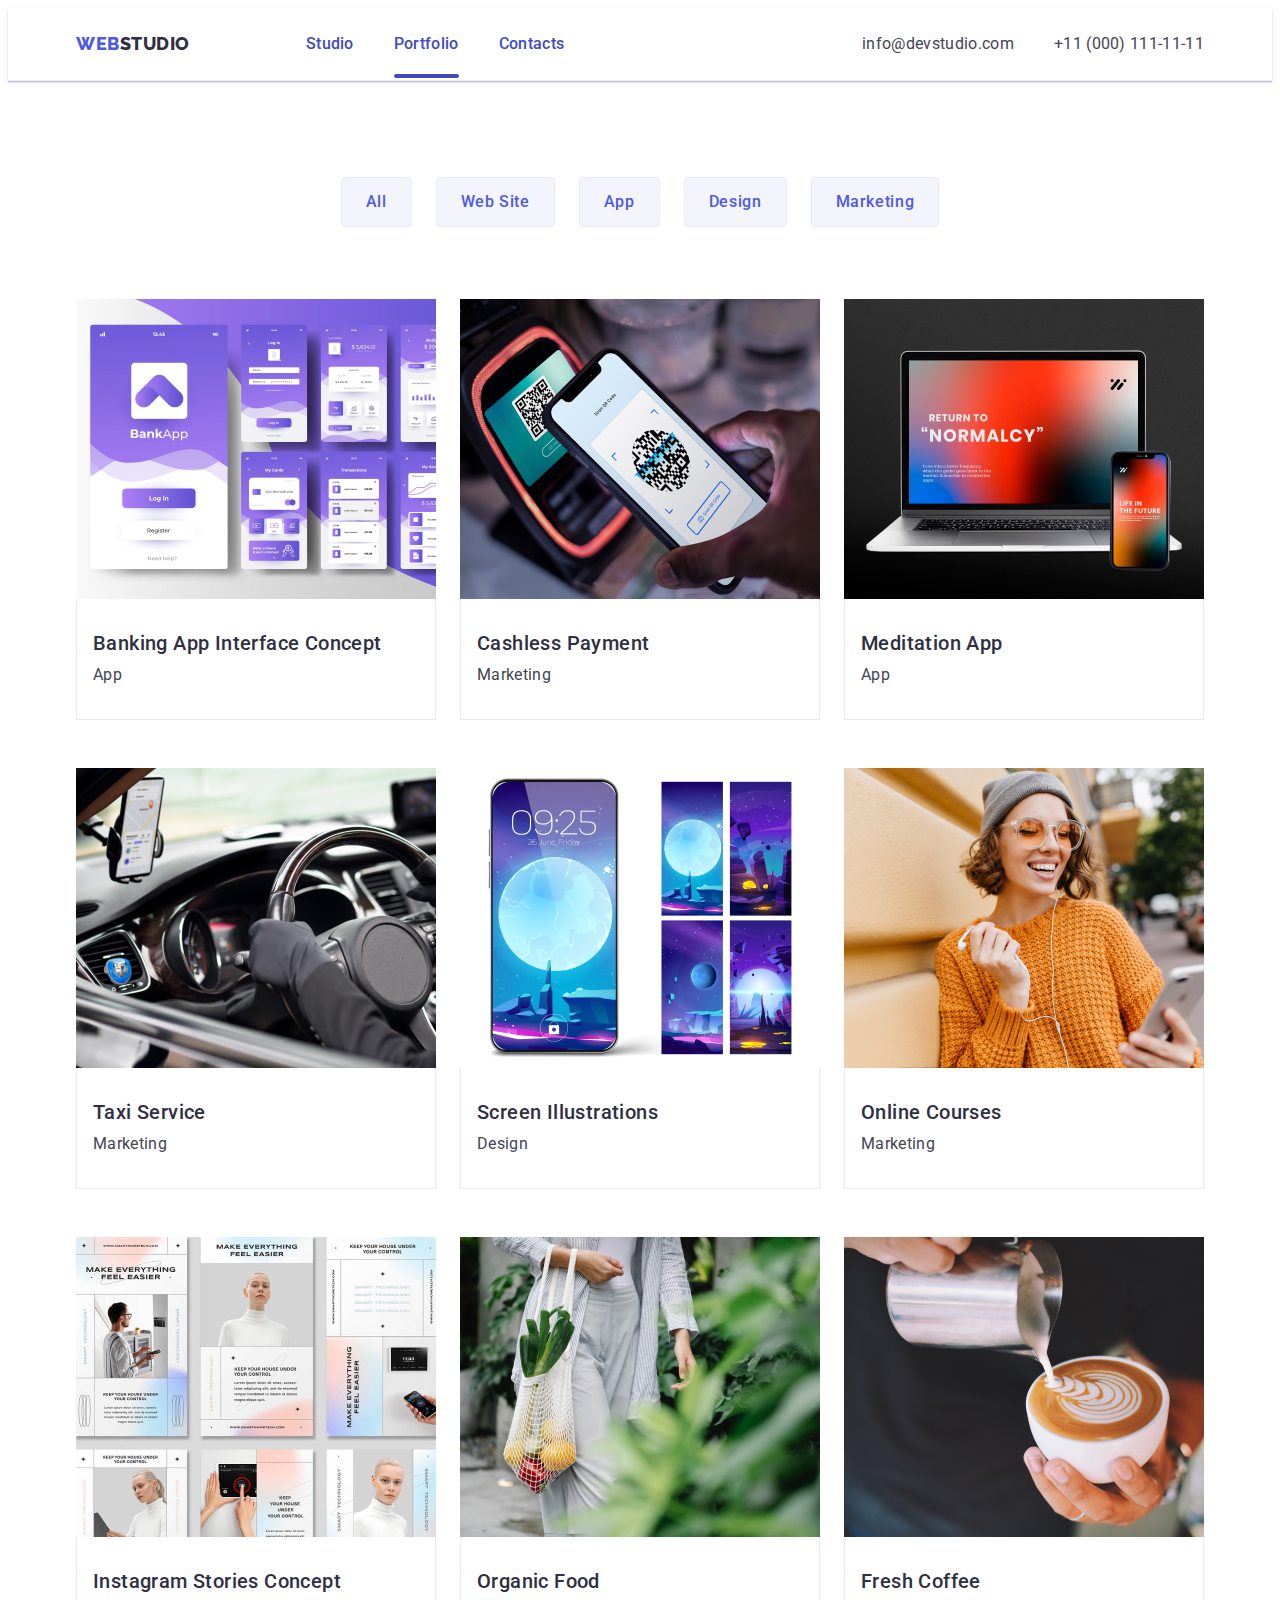
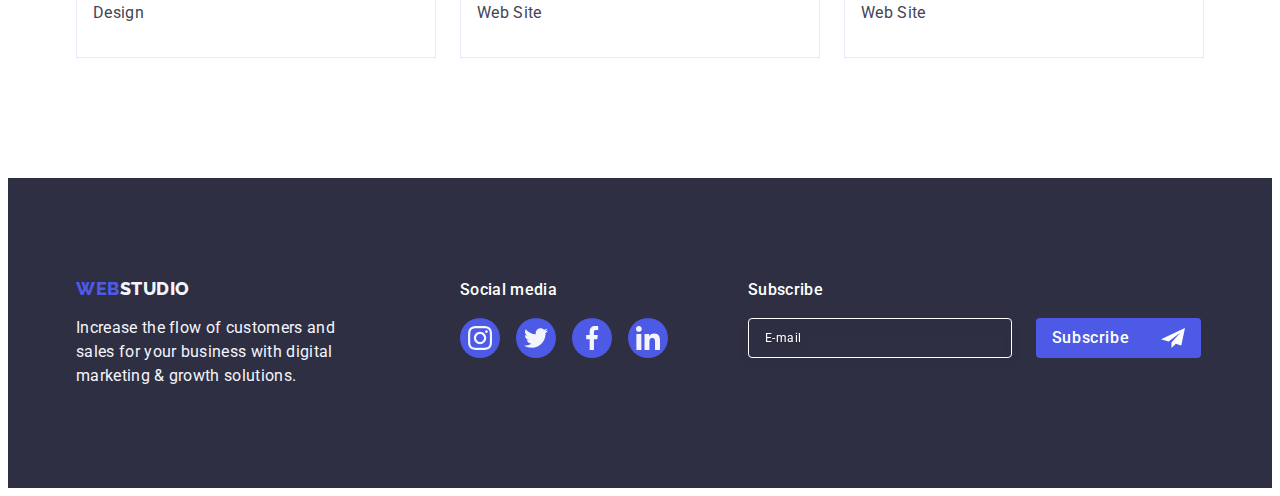
==== portfolio.html @ 6c6bd1ca "Initial commit" ====
<!DOCTYPE html>
<html lang="en">
  <head>
    <meta charset="UTF-8" />
    <meta name="viewport" content="width=device-width, initial-scale=1.0" />
    <link rel="preconnect" href="https://fonts.googleapis.com" />
    <link rel="preconnect" href="https://fonts.gstatic.com" crossorigin />
    <link
      href="https://fonts.googleapis.com/css2?family=Raleway:wght@800&family=Roboto:wght@400;500;700;900&display=swap"
      rel="stylesheet"
    />
    <link
      rel="stylesheet"
      href="https://cdnjs.cloudflare.com/ajax/libs/modern-normalize/2.0.0/modern-normalize.min.css"
      integrity="sha512-4xo8blKMVCiXpTaLzQSLSw3KFOVPWhm/TRtuPVc4WG6kUgjH6J03IBuG7JZPkcWMxJ5huwaBpOpnwYElP/m6wg=="
      crossorigin="anonymous"
      referrerpolicy="no-referrer"
    />
    <link href="./css/style.css" rel="stylesheet" />
    <title>Portfolio</title>
  </head>
  <body>
    <header class="header">
      <div class="header-container container">
        <nav class="list header-nav">
          <a class="header-logo link" href="./index.html"
            >Web<span class="hader-logo-web link">Studio</span></a
          >
          <ul class="header-menu-list list">
            <li class="header-menu-item">
              <a class="header-menu-link link" href="./index.html">Studio</a>
            </li>
            <li class="header-menu-item header-menu-item--active">
              <a
                class="header-menu-link header-menu-link--active link"
                href="./portfolio.html"
                >Portfolio</a
              >
            </li>
            <li class="header-menu-item">
              <a class="header-menu-link link" href="">Contacts</a>
            </li>
          </ul>
        </nav>
        <address class="header-address">
          <ul class="address-menu-list list">
            <li class="address-menu-item">
              <a class="address-menu-link link" href="mailto:info@devstudio.com"
                >info@devstudio.com</a
              >
            </li>
            <li class="address-menu-item">
              <a class="address-menu-link link" href="tel:+110001111111"
                >+11 (000) 111-11-11</a
              >
            </li>
          </ul>
        </address>
      </div>
    </header>
    <main>
      <section class="section-portfolio">
        <div class="container">
          <h1 class="visually-hidden">Our text</h1>
          <ul class="button-list list">
            <li>
              <button class="button-link" type="button">All</button>
            </li>
            <li>
              <button class="button-link" type="button">Web Site</button>
            </li>
            <li>
              <button class="button-link" type="button">App</button>
            </li>
            <li>
              <button class="button-link" type="button">Design</button>
            </li>
            <li>
              <button class="button-link" type="button">Marketing</button>
            </li>
          </ul>
          <ul class="list portfolio-list">
            <li class="portfolio-item">
              <a class="link link-portfolio" href="">
                <div class="box-overlay">
                  <img src="./images/p1.jpg" alt="Interface" width="360" />
                  <p class="overlay">
                    14 Stylish and User-Friendly App Design Concepts · Task
                    Manager App · Calorie Tracker App · Exotic Fruit Ecommerce
                    App · Cloud Storage App
                  </p>
                </div>
                <div class="text-item-wraper">
                  <h2 class="text-item-main">Banking App Interface Concept</h2>
                  <p class="text-item-p">App</p>
                </div>
              </a>
            </li>
            <li class="portfolio-item">
              <a class="link link-portfolio" href="">
                <div class="box-overlay">
                  <img src="./images/p2.jpg" alt="QRcode" width="360" />
                  <p class="overlay">
                    14 Stylish and User-Friendly App Design Concepts · Task
                    Manager App · Calorie Tracker App · Exotic Fruit Ecommerce
                    App · Cloud Storage App
                  </p>
                </div>
                <div class="text-item-wraper">
                  <h2 class="text-item-main">Cashless Payment</h2>
                  <p class="text-item-p">Marketing</p>
                </div>
              </a>
            </li>
            <li class="portfolio-item">
              <a class="link link-portfolio" href="">
                <div class="box-overlay">
                  <img src="./images/p3.jpg" alt="Meditation" width="360" />
                  <p class="overlay">
                    14 Stylish and User-Friendly App Design Concepts · Task
                    Manager App · Calorie Tracker App · Exotic Fruit Ecommerce
                    App · Cloud Storage App
                  </p>
                </div>
                <div class="text-item-wraper">
                  <h2 class="text-item-main">Meditation App</h2>
                  <p class="text-item-p">App</p>
                </div>
              </a>
            </li>
            <li class="portfolio-item">
              <a class="link link-portfolio" href="">
                <div class="box-overlay">
                  <img src="./images/p4.jpg" alt="car" width="360" />
                  <p class="overlay">
                    14 Stylish and User-Friendly App Design Concepts · Task
                    Manager App · Calorie Tracker App · Exotic Fruit Ecommerce
                    App · Cloud Storage App
                  </p>
                </div>
                <div class="text-item-wraper">
                  <h2 class="text-item-main">Taxi Service</h2>
                  <p class="text-item-p">Marketing</p>
                </div>
              </a>
            </li>
            <li class="portfolio-item">
              <a class="link link-portfolio" href="">
                <div class="box-overlay">
                  <img src="./images/p5.jpg" alt="smartphone" width="360" />
                  <p class="overlay">
                    14 Stylish and User-Friendly App Design Concepts · Task
                    Manager App · Calorie Tracker App · Exotic Fruit Ecommerce
                    App · Cloud Storage App
                  </p>
                </div>
                <div class="text-item-wraper">
                  <h2 class="text-item-main">Screen Illustrations</h2>
                  <p class="text-item-p">Design</p>
                </div>
              </a>
            </li>
            <li class="portfolio-item">
              <a class="link link-portfolio" href="">
                <div class="box-overlay">
                  <img src="./images/p6.jpg" alt="girl" width="360" />
                  <p class="overlay">
                    14 Stylish and User-Friendly App Design Concepts · Task
                    Manager App · Calorie Tracker App · Exotic Fruit Ecommerce
                    App · Cloud Storage App
                  </p>
                </div>
                <div class="text-item-wraper">
                  <h2 class="text-item-main">Online Courses</h2>
                  <p class="text-item-p">Marketing</p>
                </div>
              </a>
            </li>
            <li class="portfolio-item">
              <a class="link link-portfolio" href="">
                <div class="box-overlay">
                  <img src="./images/p7.jpg" alt="Instagram" width="360" />
                  <p class="overlay">
                    14 Stylish and User-Friendly App Design Concepts · Task
                    Manager App · Calorie Tracker App · Exotic Fruit Ecommerce
                    App · Cloud Storage App
                  </p>
                </div>
                <div class="text-item-wraper">
                  <h2 class="text-item-main">Instagram Stories Concept</h2>
                  <p class="text-item-p">Design</p>
                </div>
              </a>
            </li>
            <li class="portfolio-item">
              <a class="link link-portfolio" href="">
                <div class="box-overlay">
                  <img src="./images/p8.jpg" alt="Organic Food" width="360" />
                  <p class="overlay">
                    14 Stylish and User-Friendly App Design Concepts · Task
                    Manager App · Calorie Tracker App · Exotic Fruit Ecommerce
                    App · Cloud Storage App
                  </p>
                </div>
                <div class="text-item-wraper">
                  <h2 class="text-item-main">Organic Food</h2>
                  <p class="text-item-p">Web Site</p>
                </div>
              </a>
            </li>
            <li class="portfolio-item">
              <a class="link link-portfolio" href="">
                <div class="box-overlay">
                  <img src="./images/p9.jpg" alt="Coffe" width="360" />
                  <p class="overlay">
                    14 Stylish and User-Friendly App Design Concepts · Task
                    Manager App · Calorie Tracker App · Exotic Fruit Ecommerce
                    App · Cloud Storage App
                  </p>
                </div>
                <div class="text-item-wraper">
                  <h2 class="text-item-main">Fresh Coffee</h2>
                  <p class="text-item-p">Web Site</p>
                </div>
              </a>
            </li>
          </ul>
        </div>
      </section>
    </main>
    <footer class="footer">
      <div class="container footer_container">
        <div class="logo__footer">
          <a class="header-logo footer-logo link" href="./index.html">
            Web<span class="footer-logo-web link">Studio</span></a
          >

          <p class="footer-text">
            Increase the flow of customers and sales for your business with
            digital marketing & growth solutions.
          </p>
        </div>
        <div class="logo__footer-media">
          <p class="footer-social">Social media</p>
          <ul class="list team-social-container footer__social_container">
            <li class="team-list-item-footer">
              <a
                class="link social-link-footer"
                href="https://www.instagram.com/"
              >
                <svg class="team-social-footer" width="24" height="24">
                  <use href="./images/icons.svg#icon-instagram-2"></use>
                </svg>
              </a>
            </li>
            <li class="team-list-item-footer">
              <a class="link social-link-footer" href="https://twitter.com/">
                <svg class="team-social-footer" width="24" height="24">
                  <use href="./images/icons.svg#icon-twitter-1"></use>
                </svg>
              </a>
            </li>
            <li class="team-list-item-footer">
              <a
                class="link social-link-footer"
                href="https://www.facebook.com/"
              >
                <svg class="team-social-footer" width="24" height="24">
                  <use href="./images/icons.svg#icon-facebook-1"></use>
                </svg>
              </a>
            </li>
            <li class="team-list-item-footer">
              <a
                class="link social-link-footer"
                href="https://www.linkedin.com/"
              >
                <svg class="team-social-footer" width="24" height="24">
                  <use href="./images/icons.svg#icon-linkedin-1"></use>
                </svg>
              </a>
            </li>
          </ul>
        </div>
        <div class="footer-subscribe">
          <p class="footer-social-text">Subscribe</p>
          <form class="footer-form">
            <label class="footer-label" for="footer-email">
              <input
                class="footer-input"
                type="email"
                name="footer-email"
                id="footer-email"
                placeholder="E-mail"
              />
            </label>
            <button class="footer-button" type="submit">
              Subscribe
              <svg class="footer-button-svg" height="24" width="24">
                <use href="./images/icons.svg#icon-Frame-3"></use>
              </svg>
            </button>
          </form>
        </div>
      </div>
    </footer>
  </body>
</html>
---- css/style.css ----
:root {
  --primary-black-color: #212121;
  --primary-white-color: #ffffff;

  --primary-font: "Roboto", sans-serif;
  --navyblue: #2e2f42;
  --iris: #4d5ae5;
  --cloud: #f4f4fd;
  --cornflower: #e7e9fc;
}
*,
*::before,
*::after {
  box-sizing: border-box;
}
/* Base */
input {
  font-family: inherit;
}
button {
  font-family: inherit;
  color: currentColor;
}
img {
  display: block;
}
h1,
h2,
h3,
h4,
h5,
h6,
p,
ul {
  margin: 0;
}
ul {
  padding: 0;
}
.container {
  width: 1158px;
  margin: 0 auto;
  padding: 0 15px;
}
.main-container {
  display: flex;
  justify-content: center;
  align-items: center;

  flex-direction: column;
}
.header-container {
  width: 1158px;
  margin: 0 auto;
  padding: 0 15px;
  display: flex;
  justify-content: space-between;
  align-items: center;
  gap: 40px;
}
button {
  font-family: "Roboto", sans-serif;
  cursor: pointer;
  font-size: 16px;
  line-height: 1.5;
  font-weight: 500;
  letter-spacing: 0.02em;
  border: none;
}
body {
  /* font-family: 'Raleway', sans-serif; */
  font-family: "Roboto", sans-serif;
  font-weight: 400;
  font-size: 16px;
  letter-spacing: 0.01em;
  line-height: 1.5;
  color: #434455;
  background-color: #ffffff;
}
p {
  font-family: "Roboto", sans-serif;
  font-size: 16px;
  line-height: 1.5;
  letter-spacing: 0.02em;
  color: #434455;
  margin-block-start: 0 !important;
  margin-block-end: 0;
}

.link {
  text-decoration: none;
}
.list {
  list-style-type: none;
  list-style: none;
}
h1 {
  font-family: "Roboto", sans-serif;
  font-weight: 700;
  line-height: 1.07;
  letter-spacing: 2%;
  font-size: 56px;
}
h2 {
  font-family: "Roboto", sans-serif;
  font-size: 36px;
  font-weight: 700;
  letter-spacing: 2%;
}
h3 {
  font-family: "Roboto", sans-serif;
  font-weight: 500;
  line-height: 24px;
  letter-spacing: 2%;
  font-size: 16px;
  color: #2e2f42;
}
a {
  font-family: "Roboto", sans-serif;
  font-size: 12px;
  font-weight: 400;
  line-height: 1.33;
  letter-spacing: 4%;
  text-decoration-line: underline;
}
/* Header */

.header-logo {
  margin-right: 76px;
}
.header-nav {
  display: flex;
  justify-content: space-between;
  align-items: center;
  gap: 40px;
}
.header-menu-list {
  display: flex;
  justify-content: space-between;
  align-items: center;
  gap: 40px;
}
.header-menu-link {
  position: relative;
  font-size: 16px;
  font-weight: 500;
  line-height: 1.5;
  letter-spacing: 0.02em;
  color: #404bbf;
  padding: 24px 0;
  transition: color 250ms cubic-bezier(0.4, 0, 0.2, 1);
}
.header-menu-link--active::after {
  content: "";
  position: absolute;
  bottom: -1px;
  width: 100%;
  height: 4px;
  border-radius: 2px;
  background-color: #404bbf;
  left: 0;
  color: #404bbf;
}
.address-menu-list {
  display: flex;
  justify-content: space-between;
  align-items: center;
  gap: 40px;
}
.header-wrapper {
  display: flex;
  justify-content: space-between;
  align-items: center;
  gap: 40px;
}
.header {
  padding: 24px 0;
  display: flex;
  justify-content: space-between;
  align-items: center;
  border-bottom: 1px solid var(--cornflower, #e7e9fc);
  background: var(--white, #fff);
  box-shadow: 0px 1px 6px 0px rgba(46, 47, 66, 0.08),
    0px 1px 1px 0px rgba(46, 47, 66, 0.16),
    0px 2px 1px 0px rgba(46, 47, 66, 0.08);
}

.header-menu-link:hover,
.header-menu-link:focus {
  color: #404bbf;
}

.header-logo {
  font-size: 18px;
  font-family: "Raleway", sans-serif;
  font-weight: 800;
  line-height: 1.17;
  letter-spacing: 0.03em;
  color: #4d5ae5;
  text-transform: uppercase;
  display: block;
}
.hader-logo-web {
  font-size: 18px;
  font-weight: 800;
  line-height: 1.17;
  letter-spacing: 0.03em;
  color: #2e2f42;
  text-transform: uppercase;
}
.header-address {
  font-style: normal;
}
.address-menu-link {
  font-size: 16px;
  line-height: 1.5;
  letter-spacing: 0.02em;
  color: #434455;
  transition: color 250ms cubic-bezier(0.4, 0, 0.2, 1);
}
.address-menu-link:hover,
.address-menu-link:focus {
  color: #404bbf;
}
/* Main */
.section-main {
  background-image: linear-gradient(
      rgba(46, 47, 66, 0.7),
      rgba(46, 47, 66, 0.7)
    ),
    url(../images/people-office1.jpg);
  background-repeat: no-repeat;
  background-position: center;
  background-size: cover;
  padding: 188px 0;
  max-width: 1440px;
  margin: auto;
  height: 600px;
}

.section-main-h {
  color: #ffffff;
  text-align: center;
  letter-spacing: 0.02em;
  max-width: 496px;
  margin-bottom: 48px;
}
.section-main-button:hover,
.section-main-button:focus {
  background-color: #404bbf;
}
.section-main-button {
  color: #ffffff;
  border-radius: 4px;
  font-weight: 500;
  line-height: 150%;
  letter-spacing: 0.64px;
  min-width: 169px;
  background: #4d5ae5;
  display: block;
  padding: 16px 32px;
  align-items: flex-start;
  gap: 10px;
  transition: background-color 250ms cubic-bezier(0.4, 0, 0.2, 1);
}
/* SVG */
.text-item-img {
  display: flex;
  justify-content: center;
  align-items: center;
  height: 112px;
  background-color: #f4f4fd;
  border-radius: 4px;
  margin-bottom: 8px;
}
.svg-icon {
  width: 264px;

  flex-shrink: 0;

  gap: 24px;
}

/* Main 2 */
.section-main-second {
  padding: 120px 0;
}
.text-list {
  display: flex;
  justify-content: start;
  align-items: baseline;
  flex-basis: calc((100% - 72px) / 4);
  gap: 24px;
}
.text {
  font-size: 20px;
  line-height: 1.2;
  letter-spacing: 0.02em;
}
.text-item {
  flex-basis: calc((100% - 72px) / 4);
  display: flex;
  flex-direction: column;
  align-items: flex-start;
}
.text-item-main {
  font-size: 20px;
  line-height: 1.2;
  letter-spacing: 0.02em;
  font-weight: 500;
  color: #2e2f42;
}

/* What are we doing */
.work-list {
  display: flex;
  gap: 24px;
}

.work {
  font-size: 36px;
  text-align: center;
  font-weight: 700;
  line-height: 1.11;
  letter-spacing: 0.02em;
  margin-bottom: 72px;
  text-transform: capitalize;
  color: #2e2f42;
}
.section-work {
  background-color: #ffffff;
  padding-bottom: 120px;
}
/* Our team */
.text-item-p {
}
.team-social-container {
  display: flex;
  justify-content: center;
  align-items: center;
  gap: 24px;
}
.team-social {
  fill: #f4f4fd;
}
.social-link {
  background: #4d5ae5;
  display: flex;
  justify-content: center;
  align-items: center;
  border-radius: 50%;
  height: 40px;
  transition: background-color 250ms cubic-bezier(0.4, 0, 0.2, 1);
}
.social-link-footer {
  transition: background-color 250ms cubic-bezier(0.4, 0, 0.2, 1);
  width: 40px;
  background: #4d5ae5;
  display: flex;
  justify-content: center;
  align-items: center;
  border-radius: 50%;
  height: 40px;
}
.social-link-footer:hover {
  background-color: #31d0aa;
}
.social-link-footer:focus {
  background-color: #31d0aa;
}
.team-social-footer {
  fill: #f4f4fd;
}
.social-link:hover {
  background-color: #404bbf;
}
.social-link:focus {
  background-color: #404bbf;
}
.team-list-item {
  width: 40px;
  height: 40px;
}
.team-list-item-footer {
  transition: background-color 250ms cubic-bezier(0.4, 0, 0.2, 1);
}
.team {
  background-color: #f4f4fd;
  padding: 120px 0;
}

.text-item-main {
  margin-bottom: 8px;
  text-align: center;
}

.team-list {
  display: flex;
  gap: 24px;
}
.team-main {
  font-size: 36px;
  text-align: center;
  text-transform: capitalize;
  font-weight: 700;
  line-height: 1.11;
  letter-spacing: 0.02em;
  color: #2e2f42;
  margin-bottom: 72px;
}
.team-item {
  background-color: #ffffff;
  box-shadow: 0px 1px 6px rgba(46, 47, 66, 0.08),
    0px 1px 1px rgba(46, 47, 66, 0.16), 0px 2px 1px rgba(46, 47, 66, 0.08);
  text-align: center;
  border-radius: 0px 0px 4px 4px;
}
.team-list-item:hover {
  background-color: #404bbf;
}
.team-list-item:focus {
  background-color: #404bbf;
}
.team-item-inner {
  padding: 32px 0;
}
/* footer */
.footer {
  background-color: #2e2f42;
  padding: 100px 0;
}
.footer-logo {
  margin-bottom: 16px;
  margin-right: 0;
  display: inline-block;
}
.logo__footer {
  display: inline-block;
  margin-right: 120px;
}
.logo__footer-media {
  display: inline-block;
  margin-right: 80px;
}
.footer-logo-web {
  color: #f4f4fd;
  font-size: 18px;
  font-weight: 800;
  line-height: 1.16;
  letter-spacing: 0.03em;
}
.footer-text {
  font-size: 16px;
  line-height: 1.5;
  letter-spacing: 0.02em;
  color: #f4f4fd;
  max-width: 264px;
}
.footer-social {
  color: #fff;

  font-weight: 500;
  margin-bottom: 16px;
}
.footer_container {
  display: flex;
  justify-content: flex-start;
  align-items: baseline;
}
.footer__social_container {
  gap: 16px;
  width: 100%;
}

/* Portfolio */
.visually-hidden {
  position: absolute;
  width: 1px;
  height: 1px;
  margin: -1px;
  border: 0;
  padding: 0;
  white-space: nowrap;
  clip-path: inset(100%);
  clip: rect(0 0 0 0);
  overflow: hidden;
}
.button-link {
  color: #4d5ae5;
  background-color: #f4f4fd;
  font-family: "Roboto", sans-serif;
  font-weight: 500;
  font-size: 16px;
  line-height: 1.5;
  letter-spacing: 0.04em;
  color: #4d5ae5;
  padding: 12px 24px;
  cursor: pointer;
  border-radius: 4px;
  border: 1px solid var(--cornflower, #e7e9fc);
  background: var(--cloud, #f4f4fd);
  transition: color 250ms cubic-bezier(0.4, 0, 0.2, 1),
    background-color 250ms cubic-bezier(0.4, 0, 0.2, 1),
    border-color 250ms cubic-bezier(0.4, 0, 0.2, 1),
    box-shadow 250ms cubic-bezier(0.4, 0, 0.2, 1);
}
.button-link:hover,
.button-link:focus {
  background-color: #404bbf;
  color: #ffffff;
  border: 1px solid transparent;
  box-shadow: 0px 3px 1px rgba(0, 0, 0, 0.1), 0px 2px 1px rgba(0, 0, 0, 0.08),
    0px 2px 2px rgba(0, 0, 0, 0.12);
}
.section-portfolio {
  padding: 96px 0 120px;
}
.button-list {
  display: flex;
  justify-content: center;
  align-items: center;
  gap: 24px;
  margin-bottom: 72px;
}
.portfolio-list {
  display: flex;
  justify-content: space-between;
  gap: 48px 24px;
  align-items: center;
  flex-wrap: wrap;
}
.portfolio-item {
  padding-bottom: 0;
}
.link-portfolio {
  display: block;
  transition: box-shadow 250ms cubic-bezier(0.4, 0, 0.2, 1);
}
.link-portfolio:hover {
  transform: translateY(0%);
  box-shadow: 0px 1px 6px rgba(46, 47, 66, 0.08),
    0px 1px 1px rgba(46, 47, 66, 0.16), 0px 2px 1px rgba(46, 47, 66, 0.08);
}
.link-portfolio:focus {
  transform: translateY(0%);
  box-shadow: 0px 1px 6px rgba(46, 47, 66, 0.08),
    0px 1px 1px rgba(46, 47, 66, 0.16), 0px 2px 1px rgba(46, 47, 66, 0.08);
}
.box-overlay {
  position: relative;
  width: 360px;
  margin: 0 auto;
  overflow: hidden;
}
.overlay {
  position: absolute;
  top: 0;
  left: 0;
  width: 100%;
  height: 100%;
  background-color: #3f51b5;
  transform: translatey(100%);
  transition: transform 250ms cubic-bezier(0.4, 0, 0.2, 1);
  color: #f4f4fd;
  padding: 40px 32px;
  background-color: #4d5ae5;
}
.link-portfolio:hover .overlay {
  transform: translatey(0);
}
.link-portfolio:focus .overlay {
  transform: translatey(0);
}
.text-item-wraper {
  border-right: 1px solid var(--cornflower, #e7e9fc);
  border-left: 1px solid var(--cornflower, #e7e9fc);
  border-bottom: 1px solid var(--cornflower, #e7e9fc);
  padding: 32px 16px;
  display: flex;
  flex-direction: column;
  align-items: flex-start;
}
.customer {
  padding: 120px 0;
}
.customer__list {
  display: flex;
  justify-content: space-between;
  align-items: center;
  gap: 24px;
}

.customer__list-item {
  height: 88px;
  width: calc((100% - 120px) / 6);
}

.customer__item-svg {
  margin: 16px 32px;
  fill: currentColor;
}

.customer_svg_link {
  transition: border-color 250ms cubic-bezier(0.4, 0, 0.2, 1),
    color 250ms cubic-bezier(0.4, 0, 0.2, 1);
  width: 100%;
  height: 100%;
  border: 1px solid #8e8f99;
  border-radius: 4px;
  display: flex;
  align-items: center;
  justify-content: center;
  color: #8e8f99;
}
.customer_svg_link:hover {
  border-color: #404bbf;
  color: #404bbf;
}
.customer_svg_link:focus {
  border-color: #404bbf;
  color: #404bbf;
}
.Custom-main {
  display: flex;
  justify-content: center;
  margin-bottom: 72px;
  line-height: 1.11;
  color: #2e2f42;
  margin-bottom: 72px;
}
.footer-social-text {
  font-weight: 500;
  font-size: 16px;
  line-height: 1.5;
  letter-spacing: 0.02em;
  color: #ffffff;
  margin-bottom: 16px;
}
.footer-form {
  display: flex;
  gap: 24px;
}
.footer-input {
  width: 264px;
  height: 40px;
  border-radius: 4px;
  border: 1px solid #ffffff;
  background-color: transparent;
  font-size: 12px;
  padding-left: 16px;
  line-height: 1.5;
  letter-spacing: 0.04em;
  filter: drop-shadow(0px 4px 4px rgba(0, 0, 0, 0.15));
  padding-right: 16px;
  color: #ffffff;
}
.footer-input::placeholder {
  color: #ffffff;
  font-size: 12px;
  font-weight: 400;
  line-height: 2;
  letter-spacing: 0.04em;
}
.footer-button {
  display: flex;
  justify-content: center;
  align-items: center;
  gap: 16px;
  min-width: 165px;
  height: 40px;
  border-radius: 4px;
  background-color: #4d5ae5;
  border: none;
  color: #ffffff;
  font-weight: 500;
  line-height: 1.5;
  letter-spacing: 0.04em;
  cursor: pointer;
  transition: background-color 250ms cubic-bezier(0.4, 0, 0.2, 1);
}
.footer-button-svg {
  fill: #ffffff;
  margin-left: 16px;
}
.footer-button:hover,
.footer-button:focus {
  background-color: #404bbf;
}
.modal {
  padding: 72px 24px 24px 24px;
  transition: transform 250ms cubic-bezier(0.4, 0, 0.2, 1);
  position: absolute;
  min-height: 584px;
  max-width: 408px;
  width: 100%;
  background: #fcfcfc;
  border-radius: 4px;
  box-shadow: 0 2px 1px 0 rgba(0, 0, 0, 0.2), 0 1px 3px 0 rgba(0, 0, 0, 0.12),
    0 1px 1px 0 rgba(0, 0, 0, 0.14);

  transform: translate(-50%, -50%) scale(1);
  left: 50%;
  top: 50%;

}
.modal-btn {
  display: flex;
  align-items: center;
  justify-content: center;
  position: absolute;
  width: 24px;
  height: 24px;
  border-radius: 50%;
  color: var(--accent-color, #e7e9fc);
  stroke-width: 1px;
  stroke: rgba(0, 0, 0, 0.1);
  top: 24px;
  right: 24px;
  border: none;
  cursor: pointer;
  background-color: #e7e9fc;
  border: 1px solid rgba(0, 0, 0, 0.1);
  padding: 0;
  transition: background-color 250ms cubic-bezier(0.4, 0, 0.2, 1),
    border 250ms cubic-bezier(0.4, 0, 0.2, 1);
}
.modal-btn:hover {
  transition: background-color 250ms cubic-bezier(0.4, 0, 0.2, 1),
    border 250ms cubic-bezier(0.4, 0, 0.2, 1);
  background-color: #404bbf;
  fill: #ffffff;
  border: none;
}
.modal-btn:focus {
  background-color: #404bbf;
  fill: #ffffff;
  border: none;
}
.modal-btn-img {
  position: absolute;
  fill: #2e2f42;
  top: 50%;
  left: 50%;
  transform: translate(-50%, -50%);
  transition: fill 250ms cubic-bezier(0.4, 0, 0.2, 1);
}
.modal-overlay {
 
  position: fixed;
  top: 0;
  bottom: 0;
  width: 100%;
  height: 100%;

  background: rgba(46, 47, 66, 0.4);

  transition: opacity 250ms cubic-bezier(0.4, 0, 0.2, 1),
    visibility 250ms cubic-bezier(0.4, 0, 0.2, 1);
}
.is-hidden {
  opacity: 0;
  visibility: hidden;
  pointer-events: none;
}
.modal-form-main {


  margin-bottom: 8px;
}
.modal-label{
  display: block;
  color: #8E8F99;
  font-size: 12px;
  line-height: 1.17;
  letter-spacing: 0.04em;
  margin-bottom: 4px;
}
.input-contain {
  position: relative;
}
.modal-input{
  width: 100%;
  height: 40px;
  border-radius: 4px;
  border: 1px solid rgba(46, 47, 66, 0.4);
  padding-left: 38px;
  padding-right: 16px;
  outline: 1px transparent;
  transition: border-color 250ms cubic-bezier(0.4, 0, 0.2, 1);
  background-color: transparent;
}
.modal-title {
  font-size: 16px;
  text-align: center;
  font-weight: 500;
  line-height: 1.5;
  letter-spacing: 0.02em;
  text-align: center;
  color: #2E2F42;
  margin-bottom: 16px;
}
.modal-icon {
  position: absolute;
  left: 16px;
  top: 50%;
  transform: translateY(-50%);
  fill: currentColor;
  transition: fill 250ms cubic-bezier(0.4, 0, 0.2, 1);
}
.modal-input:focus {
  border: 1px solid #4D5AE5;
}
.modal-input:focus + .modal-icon {
  fill: #4D5AE5;
}
.modal-field-comment {

  margin-bottom: 16px;
}
.modal-comment{
  width: 100%;
  height: 120px;
  font-size: 12px;
  line-height: 1.17;
  letter-spacing: 0.04em;
  color: rgba(46, 47, 66, 0.4);
  background-color: transparent;
  border-radius: 4px;
  border: 1px solid rgba(46, 47, 66, 0.4);
  padding: 8px 16px;
  outline: 1px transparent;
  transition: border-color 250ms cubic-bezier(0.4, 0, 0.2, 1);
  resize: none;

}
.modal-comment:focus{
  border-color: #4D5AE5;
}
.modal-check:checked + .modal-check-text span {
  background-color:#404bbf;
  fill: #F4F4FD;
  border: none;
}

.modal-field-privacy{

  margin-bottom: 24px;
}
.modal-check-text {
  color: #8e8f99;
  font-size: 12px;
  line-height: 1.17;
  letter-spacing: 0.04em;
  align-items: center;
}
.modal-check-wrap {
  display: inline-flex;
  width: 16px;
  height: 16px;
  border: 1px solid rgba(46, 47, 66, 0.4);
  margin-right: 8px;
  align-items: center;
  justify-content: center;
  fill: transparent;
  transition: background-color 250ms cubic-bezier(0.4, 0, 0.2, 1),
    border 250ms cubic-bezier(0.4, 0, 0.2, 1),
    fill 250ms cubic-bezier(0.4, 0, 0.2, 1);
  border-radius: 2px;
}
.modal-check-link {
  color: #4d5ae5;
  text-decoration-line: underline;
}

.modal-button {
  font-family: "Roboto", sans-serif;
  display: block;
  border: none;
  padding: 16px 32px;
  border-radius: 4px;
  min-width: 169px;
  background-color: #4d5ae5;
  box-shadow: 0px 4px 4px 0px rgba(0, 0, 0, 0.15);
  margin-top: 24px;
  margin-left: auto;
  margin-right: auto;
  color: #fff;
  text-align: center;
  font-size: 16px;
  font-style: normal;
  font-weight: 500;
  line-height: 1.5;
  letter-spacing: 0.04em;
  cursor: pointer;
  transition: background-color 250ms cubic-bezier(0.4, 0, 0.2, 1);
  margin-bottom: 24px;
}
.modal-button:hover,
.modal-button:focus {
  background-color: #404bbf;
}
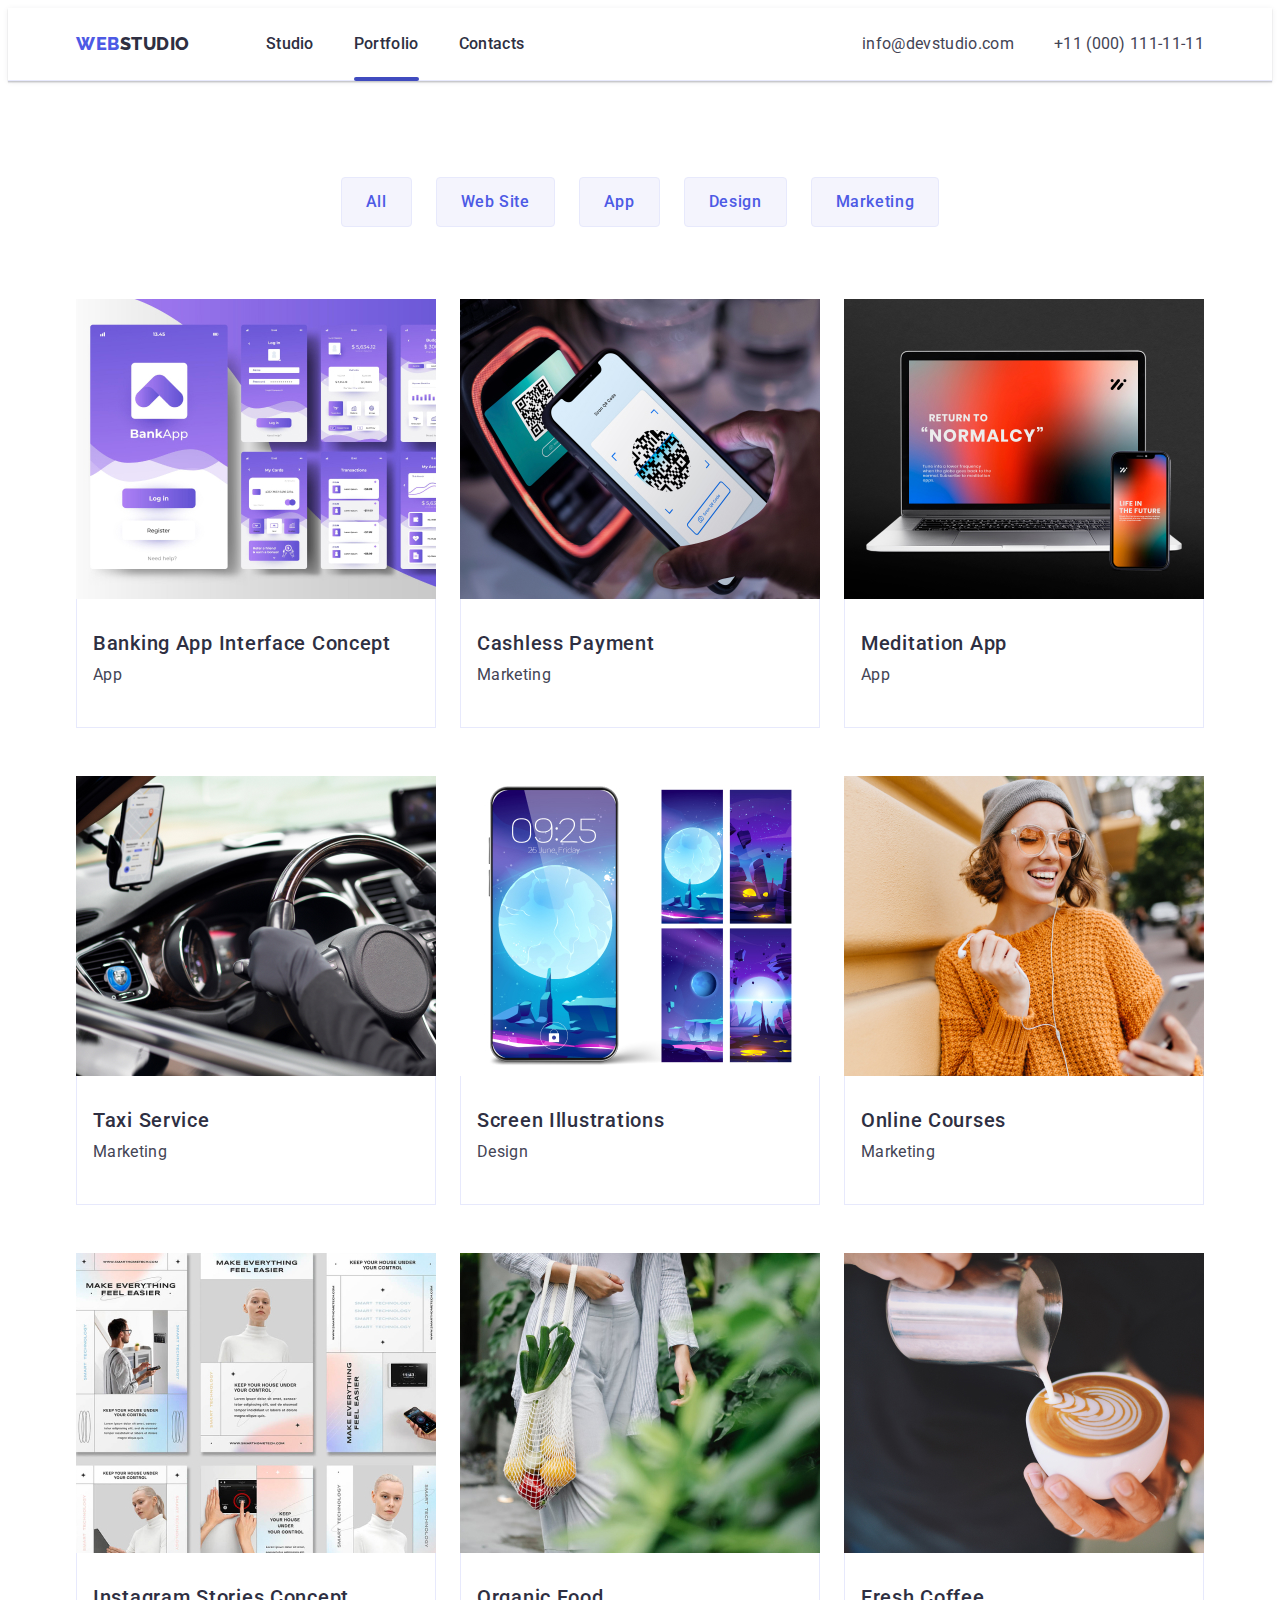
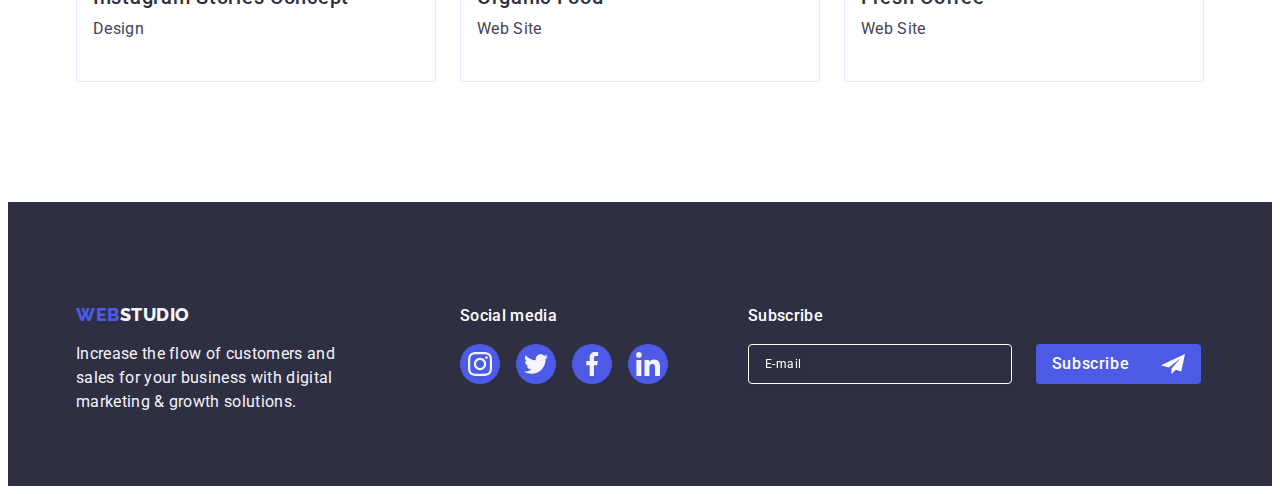
==== commit 498ec071: "s" ====
--- a/portfolio.html
+++ b/portfolio.html
@@ -230,7 +230,7 @@
     </main>
     <footer class="footer">
       <div class="container footer_container">
-        <div class="logo__footer">
+        <div class="logo__footer logo_footer_port">
           <a class="header-logo footer-logo link" href="./index.html">
             Web<span class="footer-logo-web link">Studio</span></a
           >
@@ -240,7 +240,7 @@
             digital marketing & growth solutions.
           </p>
         </div>
-        <div class="logo__footer-media">
+        <div class="logo__footer-media footer-media-port">
           <p class="footer-social">Social media</p>
           <ul class="list team-social-container footer__social_container">
             <li class="team-list-item-footer">
--- a/css/style.css
+++ b/css/style.css
@@ -23,6 +23,7 @@
 }
 img {
   display: block;
+  max-width: 100%;
 }
 h1,
 h2,
@@ -38,25 +39,28 @@
   padding: 0;
 }
 .container {
-  width: 1158px;
+  min-width: 320px;
+  max-width: 1160px;
+padding-left: 16px;
+padding-right: 16px;
+margin-left: auto;
+margin-right: auto;
+}
+.main-container {
+  display: flex;
+  justify-content: center;
+  align-items: center;
+
+  flex-direction: column;
+}
+.header-container {
+  width: 428px;
   margin: 0 auto;
-  padding: 0 15px;
-}
-.main-container {
-  display: flex;
-  justify-content: center;
-  align-items: center;
-
-  flex-direction: column;
-}
-.header-container {
-  width: 1158px;
-  margin: 0 auto;
-  padding: 0 15px;
+  padding: 0 16px;
   display: flex;
   justify-content: space-between;
   align-items: center;
-  gap: 40px;
+ 
 }
 button {
   font-family: "Roboto", sans-serif;
@@ -66,6 +70,7 @@
   font-weight: 500;
   letter-spacing: 0.02em;
   border: none;
+  padding: 0;
 }
 body {
   /* font-family: 'Raleway', sans-serif; */
@@ -124,6 +129,15 @@
   text-decoration-line: underline;
 }
 /* Header */
+.menu-open-img{
+  background-color: #fff;
+}
+.menu-open-mobil{
+  background-color: #fff;
+display: flex;
+align-items: center;
+
+}
 
 .header-logo {
   margin-right: 76px;
@@ -135,7 +149,7 @@
   gap: 40px;
 }
 .header-menu-list {
-  display: flex;
+  display: none;
   justify-content: space-between;
   align-items: center;
   gap: 40px;
@@ -162,7 +176,7 @@
   color: #404bbf;
 }
 .address-menu-list {
-  display: flex;
+  display: none;
   justify-content: space-between;
   align-items: center;
   gap: 40px;
@@ -228,22 +242,27 @@
       rgba(46, 47, 66, 0.7),
       rgba(46, 47, 66, 0.7)
     ),
-    url(../images/people-office1.jpg);
+    url(../images/mobilbg.jpg);
   background-repeat: no-repeat;
   background-position: center;
   background-size: cover;
-  padding: 188px 0;
-  max-width: 1440px;
+  padding: 112px 38px;
+
+
+ 
+  /* padding: 188px 0; */
+  /* max-width: 1440px;
   margin: auto;
-  height: 600px;
+  height: 600px; */
 }
 
 .section-main-h {
   color: #ffffff;
   text-align: center;
   letter-spacing: 0.02em;
-  max-width: 496px;
-  margin-bottom: 48px;
+  font-size: 36px;
+max-width: 320px;
+  margin-bottom: 72px;
 }
 .section-main-button:hover,
 .section-main-button:focus {
@@ -265,7 +284,7 @@
 }
 /* SVG */
 .text-item-img {
-  display: flex;
+  display: none;
   justify-content: center;
   align-items: center;
   height: 112px;
@@ -283,14 +302,15 @@
 
 /* Main 2 */
 .section-main-second {
-  padding: 120px 0;
+  padding: 96px 0;
+
 }
 .text-list {
   display: flex;
   justify-content: start;
   align-items: baseline;
-  flex-basis: calc((100% - 72px) / 4);
-  gap: 24px;
+flex-wrap: wrap;
+  gap: 72px;
 }
 .text {
   font-size: 20px;
@@ -298,17 +318,20 @@
   letter-spacing: 0.02em;
 }
 .text-item {
-  flex-basis: calc((100% - 72px) / 4);
+ 
   display: flex;
   flex-direction: column;
-  align-items: flex-start;
+  align-items: center;
+
+ 
 }
 .text-item-main {
-  font-size: 20px;
+  font-size: 36px;
   line-height: 1.2;
-  letter-spacing: 0.02em;
-  font-weight: 500;
+  letter-spacing: 0.72px;
+  font-weight: 700;
   color: #2e2f42;
+  
 }
 
 /* What are we doing */
@@ -330,15 +353,22 @@
 .section-work {
   background-color: #ffffff;
   padding-bottom: 120px;
+  display: none;
 }
 /* Our team */
 .text-item-p {
-}
+  font-size: 16px;
+font-style: normal;
+font-weight: 500;
+line-height: 24px; /* 150% */
+letter-spacing: 0.32px;
+}
+
 .team-social-container {
   display: flex;
   justify-content: center;
   align-items: center;
-  gap: 24px;
+  
 }
 .team-social {
   fill: #f4f4fd;
@@ -396,7 +426,11 @@
 
 .team-list {
   display: flex;
-  gap: 24px;
+  gap: 72px;
+  flex-wrap: wrap;
+  justify-content: center;
+  max-width: 264px;
+  margin: 0 auto;
 }
 .team-main {
   font-size: 36px;
@@ -414,6 +448,8 @@
     0px 1px 1px rgba(46, 47, 66, 0.16), 0px 2px 1px rgba(46, 47, 66, 0.08);
   text-align: center;
   border-radius: 0px 0px 4px 4px;
+  flex-basis: 100%;
+
 }
 .team-list-item:hover {
   background-color: #404bbf;
@@ -427,20 +463,27 @@
 /* footer */
 .footer {
   background-color: #2e2f42;
-  padding: 100px 0;
+
 }
 .footer-logo {
   margin-bottom: 16px;
   margin-right: 0;
-  display: inline-block;
+  display: flex;
+  justify-content: center;
+  align-items: center;
 }
 .logo__footer {
-  display: inline-block;
-  margin-right: 120px;
+ display: flex;
+ flex-direction: column;
+  margin-top: 98px;
+  margin-bottom: 72px;
+
+
 }
 .logo__footer-media {
   display: inline-block;
-  margin-right: 80px;
+  margin-bottom: 72px;
+
 }
 .footer-logo-web {
   color: #f4f4fd;
@@ -458,14 +501,25 @@
 }
 .footer-social {
   color: #fff;
-
+display: flex;
+justify-content: center;
+align-items: center;
   font-weight: 500;
   margin-bottom: 16px;
 }
+.footer-subscribe{
+  flex-wrap: wrap;
+  display: flex;
+  justify-content: center;
+  align-items: center;
+}
 .footer_container {
   display: flex;
-  justify-content: flex-start;
-  align-items: baseline;
+  justify-content: center;
+  align-items: center;
+  flex-wrap: wrap;
+  max-width: 428px;
+  flex-direction: column;
 }
 .footer__social_container {
   gap: 16px;
@@ -581,18 +635,20 @@
   align-items: flex-start;
 }
 .customer {
-  padding: 120px 0;
+  padding: 96px 0;
 }
 .customer__list {
   display: flex;
   justify-content: space-between;
   align-items: center;
-  gap: 24px;
+  gap: 16px;
+  flex-wrap: wrap;
 }
 
 .customer__list-item {
+  width: 168px;
   height: 88px;
-  width: calc((100% - 120px) / 6);
+
 }
 
 .customer__item-svg {
@@ -635,13 +691,18 @@
   letter-spacing: 0.02em;
   color: #ffffff;
   margin-bottom: 16px;
+  
 }
 .footer-form {
   display: flex;
-  gap: 24px;
+  gap: 16px;
+  flex-wrap: wrap;
+  justify-content: center;
+  align-items: center;
+  margin-bottom: 96px;
 }
 .footer-input {
-  width: 264px;
+  width: 398px;
   height: 40px;
   border-radius: 4px;
   border: 1px solid #ffffff;
@@ -685,6 +746,11 @@
 .footer-button:hover,
 .footer-button:focus {
   background-color: #404bbf;
+}
+.logo-social-footer{
+  margin-bottom: 72px;
+
+
 }
 .modal {
   padding: 72px 24px 24px 24px;
@@ -898,4 +964,500 @@
 .modal-button:hover,
 .modal-button:focus {
   background-color: #404bbf;
-}+}
+
+/* Modal mobi menu */
+.menu-close-mobil{
+  display: flex;
+  align-items: center;
+  justify-content: center;
+  position: absolute;
+  width: 24px;
+  height: 24px;
+  border-radius: 50%;
+  color: var(--accent-color, #e7e9fc);
+  stroke-width: 1px;
+  stroke: rgba(0, 0, 0, 0.1);
+  top: 24px;
+  right: 24px;
+  border: none;
+  cursor: pointer;
+  background-color: #e7e9fc;
+  border: 1px solid rgba(0, 0, 0, 0.1);
+  padding: 0;
+  transition: background-color 250ms cubic-bezier(0.4, 0, 0.2, 1),
+    border 250ms cubic-bezier(0.4, 0, 0.2, 1);
+}
+.mob-menu{
+ width: 100%;
+ height: 100%;
+  position: fixed;
+  top: 0;
+  z-index: 20;
+  background-color: #fff;
+  box-shadow: 0px 1px 6px 0px rgba(46, 47, 66, 0.08), 0px 1px 1px 0px rgba(46, 47, 66, 0.16), 0px 2px 1px 0px rgba(46, 47, 66, 0.08);
+padding: 24px 24px 40px 40px;
+display: flex;
+flex-direction: column;
+justify-content: space-between;
+overflow: hidden;
+transform: translateX(100%)
+
+}
+.menu-close-mobil{
+  display: block;
+  margin-left: auto;
+  margin-bottom: 32px;
+}
+.menu-close-img{
+  position: absolute;
+  fill: #2e2f42;
+  top: 50%;
+  left: 50%;
+  transform: translate(-50%, -50%);
+  transition: fill 250ms cubic-bezier(0.4, 0, 0.2, 1);
+}
+
+.header-mobi-item:not(:last-child){
+  margin-bottom: 40px;
+}
+.header-mobi-link{
+  color: var(--navyblue, #2E2F42);
+font-size: 36px;
+font-style: normal;
+font-weight: 700;
+line-height: 40px; /* 111.111% */
+letter-spacing: 0.72px;
+text-transform: capitalize;
+}
+.address-mobi-item{
+  margin-bottom: 48px;
+}
+.address-mobi-item-tel{
+  margin-bottom: 40px;
+}
+.address-mobi-link-tel{
+  color: var(--iris, #4D5AE5);
+font-size: 36px;
+font-style: normal;
+font-weight: 700;
+line-height: 40px; /* 111.111% */
+letter-spacing: 0.72px;
+text-transform: capitalize;
+}
+.address-mobi-link{
+
+  color: var(--slate, #434455);
+
+font-size: 20px;
+font-style: normal;
+font-weight: 500;
+line-height: 24px; /* 120% */
+letter-spacing: 0.4px;
+}
+.socials{
+  display: flex;
+  gap: 56px;
+}
+.mob-menu.is-open{
+  transform: translateX(0)
+  }
+  
+
+/* media */
+
+
+ @media (min-width: 768px) {
+
+
+  .header-menu-link:hover,
+.header-menu-link:focus {
+  color: #404bbf;
+}
+  .header {
+    padding: 0;
+  }
+  .header-container{margin: 0;}
+
+  .address-menu-list{
+    display: flex;
+    flex-direction: column;
+  }
+  .header-container  {
+    display: flex;
+    align-items: center;
+    gap: 120px;
+  }
+
+  .header .header-menu-list {
+    display: flex;
+    flex-direction: row;
+  }
+  .header-menu-link {
+    color: #2E2F42;
+  }
+  .header .header-menu-link {
+    position: relative;
+    display: inline-block;
+    font-weight: 500;
+    font-size: 16px;
+    line-height: 1.5;
+    transition: color var(--transition);
+    padding: 24px 0;
+  }
+  .header .header-menu-link.header-menu-link--active::after {
+    content: "";
+    position: absolute;
+    bottom: -1px;
+    left: 0;
+    width: 100%;
+    height: 4px;
+    background-color: #404BBF;
+    border-radius: 2px;
+  }
+  .header .header-menu-link:is(:hover, :focus) {
+    color: #404BBF;
+  }
+  .menu-open-mobil {
+    display: none;
+  }
+  .header .header-address {
+    margin-bottom: 0;
+  }
+  .header .address-menu-list {
+    gap: 12px;
+  }
+  .header .address-menu-link {
+    font-weight: 400;
+    font-size: 12px;
+    line-height: 1.17;
+  }
+  .header .address-menu-link:is(:hover, :focus) {
+    color: #404BBF;
+  }
+  .section-main {
+    padding: 112px 0;
+  }
+  .section-main-h {
+    max-width: 496px;
+    font-size: 56px;
+    margin-bottom: 36px;
+  }
+  .text-list  {
+    flex-direction: row;
+    flex-wrap: wrap;
+    -moz-column-gap: 24px;
+         column-gap: 24px;
+  }
+  .text-item {
+    flex-basis: calc((100% - 24px) / 2);
+  }
+  .text-item-main {
+    
+      display: flex;
+      justify-content: center;
+      align-items: center;
+    
+    
+  }
+  .team-social-container {
+    display: flex;
+    justify-content: center;
+    align-items: center;
+    gap: 24px;
+  }
+  .text-item-p br {
+    display: block;
+
+  }
+  .text-item-p{
+    margin-bottom: 8px;
+  }
+
+.team-list {
+    flex-direction: row;
+    flex-wrap: wrap;
+    gap: 24px;
+    row-gap: 64px;
+    max-width: 100%;
+  }
+  .team-item {
+    flex-basis: calc((100% - 24px) / 2);
+  }
+  .customers__list {
+    -moz-column-gap: 24px;
+         column-gap: 24px;
+    max-width: 552px;
+    margin: 0 auto;
+  }
+  .logo-social-footer{
+    margin-right: 24px;
+  }
+  .customers__list-item {
+    flex-basis: calc((100% - 48px) / 3);
+  }
+  .logo__footer{
+    display: flex;
+    flex-direction: row;
+    justify-content: start;
+    align-items: flex-start;
+    gap:24px;
+  }
+ 
+  .footer_container{
+    flex-direction: row;
+    flex-wrap: wrap;
+  justify-content: start;
+  
+  }
+  .footer .footer-logo {
+    display: block;
+    text-align: left;
+  }
+  .footer-social {
+    display: block;
+    text-align: left;
+  }
+  .footer-subscribe{
+    display: block;
+
+  }
+  .footer-form {
+    flex-direction: row;
+    gap: 24px;
+  }
+  .footer-input{
+    width: 264px;
+  }
+  .modal {
+    width: 408px;
+  }
+} 
+
+@media (min-width: 768px) and (max-width: 1157px) {
+
+  .section-main-second .container {
+    max-width: 100%;
+  }
+  .team .container {
+    max-width: 584px;
+  }
+  .customer .container {
+    max-width: 584px;
+  }
+  .footer .container {
+    max-width: 584px;
+  }
+}
+@media (min-width: 1158px) {
+  
+ .header .header-menu-link:hover,
+.header-menu-link:focus {
+  color: #404bbf;
+}
+
+  .header .header-menu-link--active::after {
+
+    content: "";
+    position: absolute;
+    bottom: -1px;
+    left: 0;
+    width: 100%;
+    height: 4px;
+    background-color: #404BBF;
+    border-radius: 2px;
+  }
+  .header-menu-link {
+    position: relative;
+    font-size: 16px;
+    font-weight: 500;
+    line-height: 1.5;
+    letter-spacing: 0.02em;
+    color: #404bbf;
+    padding: 24px 0;
+    transition: color 250ms cubic-bezier(0.4, 0, 0.2, 1);
+}
+
+ .header-container{
+  width: 1440px;
+  margin: 0 auto;
+ }
+ 
+  .header-nav {
+    display: flex;
+    justify-content: space-between;
+    align-items: center;
+    gap:0
+  }
+  .header-menu-link{
+    color:#2E2F42
+  }
+  .header-menu-list {
+    display: flex;
+    justify-content: space-between;
+    align-items: center;
+    gap: 40px;
+  }
+  .header .address-menu-list {
+    flex-direction: row;
+    display: flex;
+    justify-content: space-between;
+    align-items: center;
+    gap: 40px;
+  }
+  .address-menu-link {
+    font-size: 16px;
+    line-height: 1.5;
+    letter-spacing: 0.02em;
+    color: #434455;
+    transition: color 250ms cubic-bezier(0.4, 0, 0.2, 1);
+  }
+ 
+  .header .address-menu-link  {
+    font-size: 16px;
+  }
+  .section-main {
+    padding: 188px 0;
+  
+      background-image: linear-gradient(
+          rgba(46, 47, 66, 0.7),
+          rgba(46, 47, 66, 0.7)
+        ),
+        url(../images/people-office1.jpg);
+      background-repeat: no-repeat;
+      background-position: center;
+      background-size: cover;
+      padding: 112px 38px;
+    width: 100%;
+    height: 600px;
+    
+     
+      /* padding: 188px 0; */
+      /* max-width: 1440px;
+      margin: auto;
+      height: 600px; */
+    
+  }
+  .section-main-second {
+    padding: 120px 0;
+  }
+  .section-main-second .container {
+    max-width: 1160px;
+  }
+  .text-item{
+    flex-basis: calc((100% - 72px) / 4);
+  }
+  .text-item-img {
+    display: flex;
+  }
+  .text-item-main {
+    font-size: 20px;
+    font-weight: 500;
+    line-height: 1.2;
+  }
+  .text-item-p {
+    font-weight: 400;
+  }
+  .section-work {
+    display: block;
+    margin-bottom: 120px;
+  }
+  .work-list {
+    display: flex;
+    gap: 24px;
+  }
+  .work-item {
+    flex-basis: calc((100% - 48px) / 3);
+  }
+  .team {
+    padding: 120px 0;
+  }
+  .team-list {
+    flex-wrap: nowrap;
+    max-width: 100%;
+  }
+  .team-item {
+    flex-basis: calc((100% - 72px) / 4);
+    
+  }
+ .team-social-container {
+  display: flex;
+  justify-content: center;
+  align-items: center;
+  gap: 24px;
+}
+.team-list-item {
+  width: 40px;
+  height: 40px;
+}
+.text-item-main{
+  display: flex;
+  justify-content: center;
+  align-items: center;
+
+}
+.text-item-p{
+  margin-bottom: 8px;
+}
+  .customer {
+    padding: 120px 0;
+  }
+  .customer .container {
+    max-width: 1160px;
+  }
+  .customer__list {
+    -moz-column-gap: 16px;
+         column-gap: 16px;
+    max-width: 100%;
+  }
+  .customer__list-item {
+    flex-basis: calc((100% - 120px) / 6);
+  }
+  
+  .footer .container {
+    max-width: 1160px;
+  }
+  .footer_container {
+   
+      display: flex;
+      justify-content: flex-start;
+      align-items: baseline;
+    flex-wrap: nowrap;
+  }
+  .footer-form{
+    flex-wrap: nowrap;
+  }
+  .logo-social-footer{
+    margin-right: 120px;
+  }
+  .logo__footer {
+    display: flex;
+    margin-right: 80px;
+    margin-top: 102px;
+    gap:0;
+
+  }
+  
+  .footer-subscribe{
+    display: block;
+    margin-top: 100px;
+  }
+  .logo__footer-media {
+    display: inline-block;
+   
+ 
+  }
+  .footer .footer__social_container {
+    gap: 16px;
+  }
+  .footer-input{
+    opacity: 1;
+  }
+  .logo_footer_port{
+    flex-direction: column;
+    margin-right: 120px;
+  }
+  .footer-media-port{
+    margin-right: 80px;
+  }
+}
